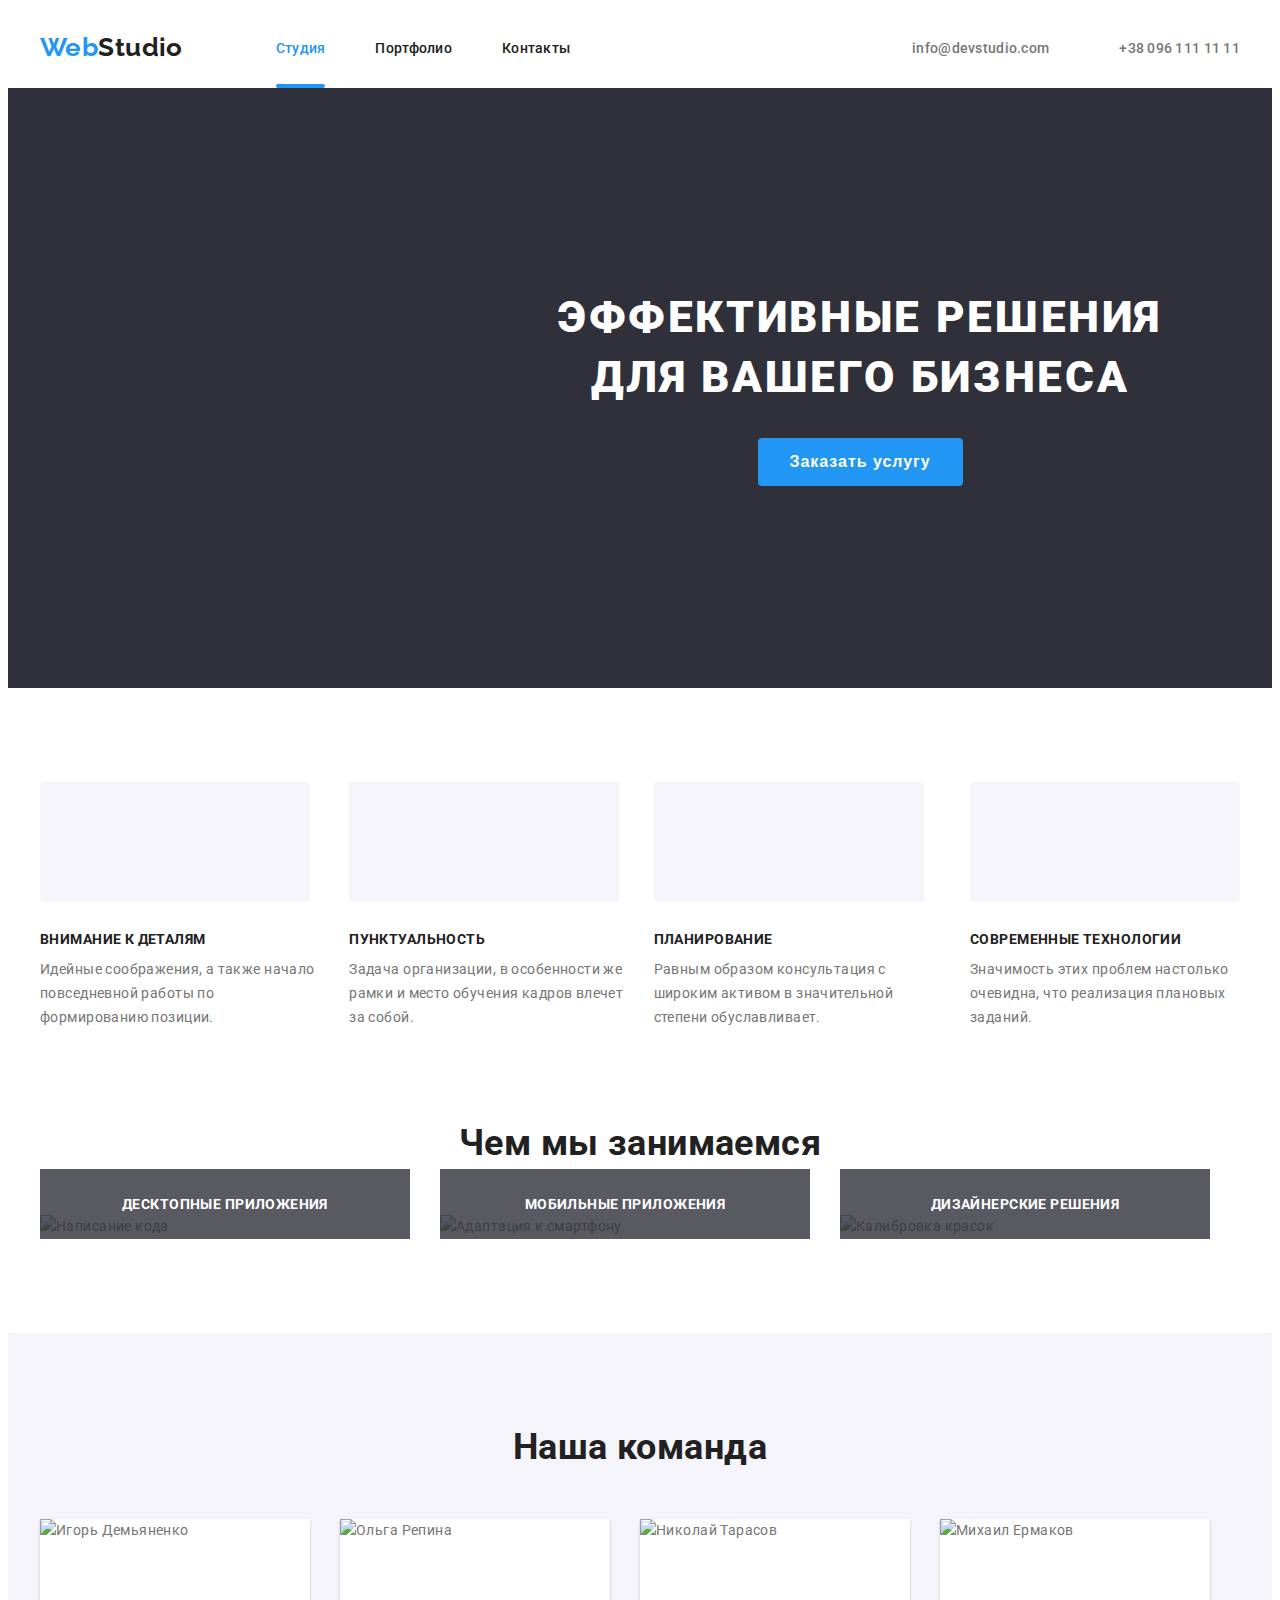
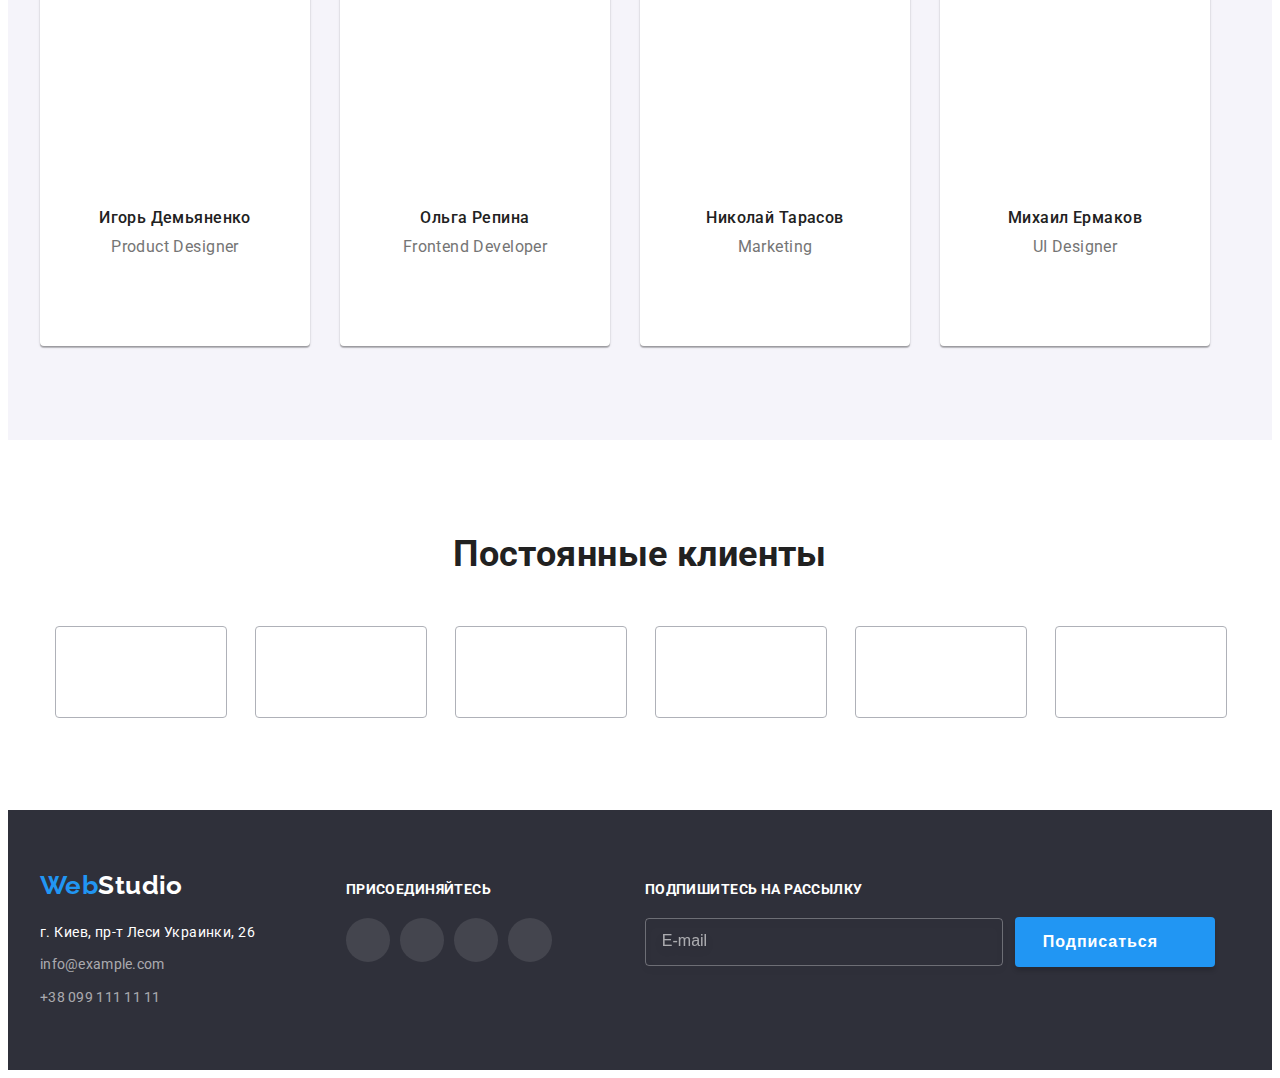
==== index.html @ 1b8ac89b "Разметка" ====
<!DOCTYPE html>
<html lang="ru">
<head>
    <meta charset="UTF-8">
    <meta name="viewport" content="width=device-width, initial-scale=1.0">
    <title>WebStudio</title>
    <link rel="stylesheet" href="https://cdnjs.cloudflare.com/ajax/libs/modern-normalize/1.0.0/modern-normalize.min.css" integrity="sha512-ISS7cAi1PEhQ8jnbJpJZMd29NlhNj4AWYyLOSp2CE/CsHxTCu+r+t0D2yoJudVrd0/8fTVPUVDzY5Tvli75u/g==" crossorigin="anonymous" />
    <link rel="preconnect" href="https://fonts.gstatic.com">
    <link href="https://fonts.googleapis.com/css2?family=Raleway:wght@700&family=Roboto:wght@400;500;700;900&display=swap" rel="stylesheet">
    <link rel="stylesheet" href="./css/main.min.css">
    
</head>
    <body>
        <header class="header-index">
            <!--Шапка страницы и навигация-->
        
            <div class="container main-nav">
                <nav class="main-nav">
                        <a href="./index.html" lang="en" class="logo">Web<span class="logo-up">Studio</span></a>

                        <ul class="site-nav">
                        <li class="item"><a href="./index.html" class="link current">Студия</a></li>
                        <li class="item"><a href="./portfolio.html" class="link ">Портфолио</a></li>
                        <li class="item"><a href="#" class="link">Контакты</a></li>
                        </ul>
                </nav>  
                    <ul class="site-contact">
                        
                        <li class="item">
                            <a href="mailto:info@devstudio.com" class="nav-info mail">
                            <svg class="icon-envelope" width="16" height="12">
                                <use href="./team-svg/sprite.svg#icon-envelope"></use>
                            </svg>
                        info@devstudio.com </a> </li>
                        <li class="item">
                            <a href="tel:+380961111111" class="nav-info tel"> 
                                <svg class="icon-smartphone" width="10" height="16">
                                    <use href="./team-svg/sprite.svg#icon-smartphone"></use>
                                </svg>
                                +38 096 111 11 11</a></li>
                    </ul>
            </div>
        </header>

  
        
        <main>
            <!--Основной контент Hero-->
            
            <section class="main-hero">
                <div class="container hero-section">
                    <div class="container-hero">
                        <h1 class="hero-title">
                            Эффективные решения для вашего бизнеса
                        </h1>
                        <button class="hero-button" type="button" data-modal-open>
                            Заказать услугу
                        </button>
                    </div>
                </div>
            </section>
            <!--Наши качества-->
            <section class="features">
                <div class="container">
                <ul class="features-list">
                    <li class="feature-item">
                        <div class="icon-division">
                            <svg width="65" height="70" class="icon-antenna">
                                <use href="./team-svg/sprite.svg#icon-antenna">
                                </use>
                            </svg>
                        </div>
                        <h3 class="section-title ">Внимание к деталям</h3>
                        <p class="text-title">Идейные соображения, а также начало повседневной работы по формированию позиции.</p>
                    </li>
                    <li class="feature-item icon-clock">
                        <div class="icon-division">
                            <svg width="65" height="70" class="icon-clock">
                                <use href="./team-svg/sprite.svg#icon-clock">
                                </use>
                            </svg>
                        </div>
                        <h3 class="section-title">Пунктуальность</h3>
                        <p class="text-title">Задача организации, в особенности же рамки и место обучения кадров влечет за собой.</p>
                    </li>
                    <li class="feature-item icon-diagram">
                        <div class="icon-division">
                            <svg width="65" height="70" class="icon-clock">
                                <use href="./team-svg/sprite.svg#icon-diagram">
                                </use>
                            </svg>
                        </div>
                        <h3 class="section-title">Планирование</h3>
                        <p class="text-title">Равным образом консультация с широким активом в значительной степени обуславливает.</p>
                    </li>
                    <li class="feature-item icon-astronaut">
                        <div class="icon-division">
                            <svg width="65" height="70" class="icon-clock">
                                <use href="./team-svg/sprite.svg#icon-astronaut">
                                </use>
                            </svg>
                        </div>
                        <h3 class="section-title">Современные технологии</h3>
                        <p class="text-title">Значимость этих проблем настолько очевидна, что реализация плановых заданий.</p>
                    </li>
                </ul>
                </div>
            </section>
            <!--Чем мы занимаемся-->
            <section class="we-doing">
                <div class="container">
                <h2 class="section-subject">Чем мы занимаемся</h2>
                <ul class="we-doing-list">
                    <li class="item">
                        <div class="description">
                            <img src="./images/work-1.jpg" alt="Написание кода">
                        
                            <div class="text-description">
                                <p class="images-text">Десктопные приложения</p>
                            </div> 
                        </div>       
                    </li>
                    <li class="item">
                        <div class="description">
                            <img src="./images/work-2.jpg" alt="Адаптация к смартфону">
                            <div class="text-description">
                                <p class="images-text">Мобильные приложения</p>
                            </div> 
                        </div>   
                    </li>
                    <li class="item">
                        <div class="description">
                            <img src="./images/work-3.jpg" alt="Калибровка красок">
                            <div class="text-description">
                                <p class="images-text">Дизайнерские решения</p>
                            </div> 
                        </div> 
                    </li>
                </ul>
                </div>
            </section>
            <!--Наша команда-->
            <section class="team">
                <div class="container">
                <h2 class="section-subject">Наша команда</h2>
                <ul class="team-list">
                    <li class="item">
                        <img src="./images/team-1.jpg" class="team-pfoto" width="270" height="260" alt="Игорь Демьяненко">
                        <div class="team-name">
                        <h3 class="section-name">Игорь Демьяненко</h3>
                        <p class="lead">Product Designer</p>
                        <ul class="list-network">
                            <li class="item-network">
                                <a href="#" class="link-network">
                                    <svg class="icon-network" width="20" height="20">
                                        <use href="./team-svg/sprite.svg#icon-instagram"></use>
                                    </svg>
                            </a>
                            </li>
                            <li class="item-network">
                                <a href="#" class="link-network">
                                    <svg class="icon-network" width="20" height="20">
                                        <use href="./team-svg/sprite.svg#icon-twitter"></use>
                                    </svg>
                                </a>
                            </li>
                            <li class="item-network">
                                <a href="#" class="link-network">
                                    <svg class="icon-network" width="20" height="20">
                                        <use href="./team-svg/sprite.svg#icon-facebook"></use>
                                    </svg>
                                </a>
                            </li>
                            <li class="item-network">
                                <a href="#" class="link-network">
                                    <svg class="icon-network" width="20" height="20">
                                        <use href="./team-svg/sprite.svg#icon-linkedin"></use>
                                    </svg>
                                </a>
                            </li>
                        </ul>
                        </div>
                    </li>
                    <li class="item">
                        <img src="./images/team-2.jpg" class="team-pfoto" width="270" height="260" alt="Ольга Репина">
                        <div class="team-name">
                        <h3 class="section-name">Ольга Репина</h3>
                        <p class="lead">Frontend Developer</p>
                        <ul class="list-network">
                            <li class="item-network">
                                <a href="#" class="link-network">
                                    <svg class="icon-network" width="20" height="20">
                                        <use href="./team-svg/sprite.svg#icon-instagram"></use>
                                    </svg>
                            </a>
                            </li>
                            <li class="item-network">
                                <a href="#" class="link-network">
                                    <svg class="icon-network" width="20" height="20">
                                        <use href="./team-svg/sprite.svg#icon-twitter"></use>
                                    </svg>
                                </a>
                            </li>
                            <li class="item-network">
                                <a href="#" class="link-network">
                                    <svg class="icon-network" width="20" height="20">
                                        <use href="./team-svg/sprite.svg#icon-facebook"></use>
                                    </svg>
                                </a>
                            </li>
                            <li class="item-network">
                                <a href="#" class="link-network">
                                    <svg class="icon-network" width="20" height="20">
                                        <use href="./team-svg/sprite.svg#icon-linkedin"></use>
                                    </svg>
                                </a>
                            </li>
                        </ul>
                        </div>
                    </li>
                    <li class="item">
                        <img src="./images/team-3.jpg" class="team-pfoto" width="270" height="260" alt="Николай Тарасов">
                        <div class="team-name">
                        <h3 class="section-name">Николай Тарасов</h3>
                        <p class="lead">Marketing</p>
                        <ul class="list-network">
                            <li class="item-network">
                                <a href="#" class="link-network">
                                    <svg class="icon-network" width="20" height="20">
                                        <use href="./team-svg/sprite.svg#icon-instagram"></use>
                                    </svg>
                            </a>
                            </li>
                            <li class="item-network">
                                <a href="#" class="link-network">
                                    <svg class="icon-network" width="20" height="20">
                                        <use href="./team-svg/sprite.svg#icon-twitter"></use>
                                    </svg>
                                </a>
                            </li>
                            <li class="item-network">
                                <a href="#" class="link-network">
                                    <svg class="icon-network" width="20" height="20">
                                        <use href="./team-svg/sprite.svg#icon-facebook"></use>
                                    </svg>
                                </a>
                            </li>
                            <li class="item-network">
                                <a href="#" class="link-network">
                                    <svg class="icon-network" width="20" height="20">
                                        <use href="./team-svg/sprite.svg#icon-linkedin"></use>
                                    </svg>
                                </a>
                            </li>
                        </ul>
                        </div>
                    </li>
                    <li class="item">
                        <img src="./images/team-4.jpg" class="team-pfoto" width="270" height="260" alt="Михаил Ермаков">
                        <div class="team-name">
                        <h3 class="section-name">Михаил Ермаков</h3>
                        <p class="lead">UI Designer</p>
                        <ul class="list-network">
                            <li class="item-network">
                                <a href="#" class="link-network">
                                    <svg class="icon-network" width="20" height="20">
                                        <use href="./team-svg/sprite.svg#icon-instagram"></use>
                                    </svg>
                            </a>
                            </li>
                            <li class="item-network">
                                <a href="#" class="link-network">
                                    <svg class="icon-network" width="20" height="20">
                                        <use href="./team-svg/sprite.svg#icon-twitter"></use>
                                    </svg>
                                </a>
                            </li>
                            <li class="item-network">
                                <a href="#" class="link-network">
                                    <svg class="icon-network" width="20" height="20">
                                        <use href="./team-svg/sprite.svg#icon-facebook"></use>
                                    </svg>
                                </a>
                            </li>
                            <li class="item-network">
                                <a href="#" class="link-network">
                                    <svg class="icon-network" width="20" height="20">
                                        <use href="./team-svg/sprite.svg#icon-linkedin"></use>
                                    </svg>
                                </a>
                            </li>
                        </ul>
                        </div>
                    </li>
                </ul>
                </div>
            </section>
            <!--Наши клиенты-->

            <section class="clients">
                <div class="container">
                    <h2 class="section-subject">Постоянные клиенты</h2>
                    <ul class="list-clients">
                        <li class="item-clients">
                            <a href="#" class="link-clients">
                                <svg width="44" height="50" class="icon-clients">
                                    <use href="./team-svg/sprite.svg#icon-logo-1">
                                    </use>
                                </svg>
                            </a>
                        </li>
                        <li class="item-clients">
                            <a href="#" class="link-clients">
                                <svg width="40" height="52" class="icon-clients">
                                    <use href="./team-svg/sprite.svg#icon-logo-2">
                                    </use>
                                </svg>
                            </a>
                        </li>
                        <li class="item-clients">
                            <a href="#" class="link-clients">
                                <svg width="41" height="43" class="icon-clients">
                                    <use href="./team-svg/sprite.svg#icon-logo-3">
                                    </use>
                                </svg>
                            </a>
                        </li>
                        <li class="item-clients">
                            <a href="#" class="link-clients">
                                <svg width="80" height="42" class="icon-clients">
                                    <use href="./team-svg/sprite.svg#icon-logo-4">
                                    </use>
                                </svg>
                            </a>
                        </li>
                        <li class="item-clients">
                            <a href="#" class="link-clients">
                                <svg width="59" height="47" class="icon-clients">
                                    <use href="./team-svg/sprite.svg#icon-logo-5">
                                    </use>
                                </svg>
                            </a>
                        </li>
                        <li class="item-clients">
                            <a href="#" class="link-clients">
                                <svg width="88" height="45" class="icon-clients">
                                    <use href="./team-svg/sprite.svg#icon-logo-6">
                                    </use>
                                </svg>
                            </a>
                        </li>
                    </ul>
                </div>
            </section>
        </main>
        <footer class="footer">
            <div class="container">
                <div class="footer-content">
                    <div class="studio-adress">
                        <a href="./index.html" class="logo ">Web<span class="logo-down">Studio</span></a>
                <address class="map">г. Киев, пр-т Леси Украинки, 26</address>
                <ul class="site-contact">
                    <li class="site-contact-item">
                        <a href="mailto:info@example.com" class="site-contact down">info@example.com</a>
                    </li>
                    <li class="site-contact-item">
                        <a href="tel:+380991111111" class="site-contact down">+38 099 111 11 11</a>
                    </li>
                </ul>
                    </div>
           
                    <div class="join">
                    <h3 class="join-title">присоединяйтесь</h3>
                    <ul class="list-join">
                        <li class="item-join">
                            <a href="#" class="link-join">
                                <svg class="icon-network" width="20" height="20">
                                    <use href="./team-svg/sprite.svg#icon-instagram"></use>
                                </svg>
                            </a>
                        </li>
                        <li class="item-join">
                            <a href="#" class="link-join">
                                <svg class="icon-network" width="20" height="20">
                                    <use href="./team-svg/sprite.svg#icon-twitter"></use>
                                </svg>
                            </a>
                        </li>
                        <li class="item-join">
                            <a href="#" class="link-join">
                                <svg class="icon-network" width="20" height="20">
                                    <use href="./team-svg/sprite.svg#icon-facebook"></use>
                                </svg>
                            </a>
                            
                        </li>
                        <li class="item-join">
                            <a href="#" class="link-join">
                                <svg class="icon-network" width="20" height="20">
                                    <use href="./team-svg/sprite.svg#icon-linkedin"></use>
                                </svg>
                            </a>
                        </li>
                    </ul>
                    </div>

                    <div class="subscribe">
                        <h3 class="subscribe-title">Подпишитесь на рассылку</h3>
                        <form class="subscribe-form">
                            <input type="email" name="email" placeholder="E-mail" class="subscribe-input">
                            <button type="submit" class="subscribe-button">Подписаться
                                <svg class="icon-subscribe" width="24" height="24">
                                    <use href="./team-svg/sprite.svg#icon-icon-send"></use>
                                </svg>
                            </button>
                        </form>

                    </div>
                </div>
            </div>
        </footer>
        <div class="backdrop is-hidden" data-modal>
            <div class="modal">
                <button type="button" class="modal-button" data-modal-close>
                   <svg width="11" height="11">
                       <use href="./team-svg/sprite.svg#icon-Vector">
                        </use>
                   </svg>
                </button>
                <div class="form-blank">
                    <h2 class="form-title">Оставьте свои данные, мы вам перезвоним</h2>
                    <form class="form-blank">
            
                      <label class="label-blank" for="name-input">Имя</label>
                      <div class="relative-input">
                        <input type="text" name="name" class="blank-input" id="name-input">
                        <svg width="12" height="12" class="icon-blank">
                          <use href="./team-svg/sprite.svg#icon-Vector-user">
                          </use>
                        </svg>
                      </div>
            
            
                      <label class="label-blank" for="tel-input">Телефон</label>
                      <div class="relative-input">
                        <input type="tel" name="tel" class="blank-input" id="tel-input">
                        <svg width="12" height="12" class="icon-blank">
                          <use href="./team-svg/sprite.svg#icon-Vector-tel"></use>
                        </svg>
                      </div>
            
                      <label class="label-blank" for="email-input">Почта</label>
                      <div class="relative-input">
                        <input type="email" name="email" class="blank-input" id="email-input">
                        <svg width="18" height="18" class="icon-blank">
                          <use href="./team-svg/sprite.svg#icon-email-black"></use>
                        </svg>
                      </div>
            
            
                      <label for="textarea" class="label-blank">Комментарий</label>
                      <textarea name="area" id="textarea" class="text-area" placeholder="Введите текст"></textarea>
                      <div class="policy-div">
                        <input type="checkbox" name="policy" class="checkbox-policy" id="policy-label">
                        <label class="policy-label" for="policy-label">
                          Соглашаюсь с рассылкой и принимаю
                          <a href="#" class="policy-link">Условия договора</a>
                        </label>
                      </div>
                      <button type="submit" class="button-blank">Отправить</button>
                    </form>
            
                </div>
            </div>
            
        </div>
        <script src="./js/modal.js">
    
        </script>
    </body>
</html>
---- css/main.min.css ----
:root{--primary-text-color:#757575;--title-text-color:#212121;--accent-color:#2196F3;--white-text-bg-color:#FFFFFF;--bg-footer-color:#2F303A;--bg-team-color:#F5F4FA;--footer-email-tel: rgba(255, 255, 255, 0.6);--time:250ms;--cubic-animation:cubic-bezier(0.4, 0, 0.2, 1);--bgc-overlay:rgba(33, 150, 243, 0.9)}body{color:var(--primary-text-color);background-color:var(--white-text-bg-color);font-family:Roboto, sans-serif;letter-spacing:0.03em;font-size:14px;line-height:1.7}ul{list-style:none;padding:0;margin:0}h1,h2,h3,h4,p{margin-top:0}img{height:auto;max-width:100%;display:block}a{display:block;text-decoration:none}.button{margin-left:auto;margin-right:auto}.container{width:1200px;padding-left:15px;padding-right:15px;margin-right:auto;margin-left:auto}.logo{margin-right:93px;color:var(--accent-color);font-family:Raleway,cursive;font-weight:700;font-size:26px;line-height:1.2;text-decoration:none}.logo-up{color:var(--title-text-color)}.logo-down{color:var(--white-text-bg-color)}.footer .logo{display:inline-block;margin-bottom:20px}.footer-logo:focus{color:var(--white-text-bg-color)}.footer .logo{margin-bottom:20px}.join-title{margin-bottom:20px;font-weight:700;color:white;font-size:14px;line-height:1.14;text-transform:uppercase}.list-join{display:flex;justify-content:center}.item-join{width:44px;height:44px}.item-join:not(:last-child){margin-right:10px}.link-join:hover,.link-join:focus{background-color:var(--accent-color)}.link-join{align-items:center;justify-content:center;background:rgba(255,255,255,0.1);display:flex;border-radius:50%;fill:white;width:100%;height:100%;transition:background-color 250ms var(--cubic-animation)}.subscribe{margin-left:93px}.subscribe-title{margin-bottom:20px;font-weight:700;color:white;font-size:14px;line-height:16px;letter-spacing:0.03em;text-transform:uppercase}.subscribe-form{display:flex;align-items:center}.subscribe-input{display:inline-block;width:358px;padding:15px 0 15px 16px;background-color:transparent;line-height:1.25;color:rgba(255,255,255,0.6);border:1px solid rgba(255,255,255,0.3);box-sizing:border-box;filter:drop-shadow(0px 4px 4px rgba(0,0,0,0.15));border-radius:4px;margin-right:12px}.subscribe-input::placeholder{color:rgba(255,255,255,0.6);font-size:16px;line-height:1.25}.subscribe-button{display:inline-flex;align-items:center;color:var(--white-text-bg-color);font-weight:700;font-size:16px;line-height:1.87;background:var(--accent-color);min-width:200px;padding:10px 0 10px 28px;align-items:center;text-align:center;letter-spacing:0.06em;box-shadow:0px 4px 4px rgba(0,0,0,0.15);border-radius:4px;border:0;cursor:pointer}.icon-subscribe{margin-left:10px}.backdrop{position:fixed;top:0;left:0;width:100%;height:100%;background:rgba(0,0,0,0.2);transition:all 250ms var(--cubic-animation)}.backdrop.is-hidden{opacity:0;pointer-events:none}.button-blank{display:block;min-width:200px;padding:10px 55px;margin-left:auto;margin-right:auto;background:var(--accent-color);box-shadow:0px 4px 4px rgba(0,0,0,0.15);border-radius:4px;border:0;font-weight:700;font-size:16px;line-height:1.875;color:#ffffff;cursor:pointer}.button{border:none;padding:6px 22px;border-radius:4px;font-family:inherit;font-weight:500;font-size:16px;line-height:1.6;letter-spacing:inherit;color:var(--title-text-color);background-color:var(--bg-team-color);cursor:pointer;transition:background-color 250ms var(--cubic-animation),color 250ms var(--cubic-animation),box-shadow 250ms var(--cubic-animation)}.button:hover,.button:focus{color:var(--white-text-bg-color);background-color:var(--accent-color);box-shadow:0px 3px 1px rgba(0,0,0,0.1),0px 1px 2px rgba(0,0,0,0.08),0px 2px 2px rgba(0,0,0,0.12);border-radius:4px}.header-portfolio{border-bottom:1px solid #ECECEC}.header-index{border-bottom:0}.main-nav{display:flex;align-items:center;text-align:left;justify-content:space-between}.site-nav,header .site-contact{display:flex}.site-nav .item+.item,.site-contact .item+.item{margin-left:50px}.nav-info{display:flex;align-items:center}.site-nav .link,.site-contact a{transition:color 250ms var(--cubic-animation);line-height:16px;padding-top:32px;padding-bottom:32px;color:var(--title-text-color);font-weight:500;letter-spacing:0.02em;text-decoration:none}.site-nav :hover,.site-nav :focus{color:var(--accent-color)}.site-nav .link.current{color:var(--accent-color)}.current::after{left:0;bottom:0;content:"";display:block;width:100%;height:4px;background-color:var(--accent-color);position:absolute;border-radius:2px}.current{position:relative}.icon-envelope{fill:currentColor;margin-right:10px;display:inline-block}.icon-smartphone{fill:currentColor;margin-right:10px;display:inline-block}.site-contact a{color:var(--primary-text-color)}.site-contact :hover,.site-contact :focus{color:var(--accent-color)}.main-hero{background-size:cover;background-position:center;background-image:linear-gradient(to right, rgba(47,48,58,0.4), rgba(47,48,58,0.4)),url(../hero-img/hero-img.jpg);max-width:1600px;height:600px;margin-left:auto;margin-right:auto;background-color:var(--bg-footer-color);text-align:center}.container.hero-section{padding:200px 252px;text-align:center}.container-hero{width:696px;margin-left:auto;margin-right:auto}.hero-title{max-width:700px;margin-bottom:30px;color:var(--white-text-bg-color);font-weight:900;font-size:44px;line-height:1.36;letter-spacing:0.06em;text-transform:uppercase}.hero-button{border:1 solid var(--accent-color);border-radius:4px;padding:10px 32px;min-width:200px;text-align:center;color:var(--white-text-bg-color);background-color:var(--accent-color);font-weight:700;font-size:16px;line-height:1.8;letter-spacing:0.06em;cursor:pointer}.features{padding-top:94px;padding-bottom:94px}.features-list{display:flex}.icon-division{border-radius:4px;margin-bottom:30px;background-color:#F5F4FA;justify-content:center;align-items:center;display:flex;width:270px;height:120px}.features-list .feature-item+.feature-item{margin-left:30px}.feature-item{min-width:270px}.we-doing{padding-bottom:94px}.we-doing-list{display:flex}.we-doing .item+.item{margin-left:30px}.we-doing-list .item{width:370px}.section-title{margin-bottom:10px;color:var(--title-text-color);font-weight:700;font-size:14px;line-height:1.14;text-transform:uppercase}.section-subject{margin-bottom:50px;color:var(--title-text-color);font-weight:700;font-size:36px;line-height:1.16;text-align:center}.images-text{margin-bottom:0;color:var(--white-text-bg-color);line-height:16px;text-align:center;font-weight:700;text-transform:uppercase}.description{position:relative}.text-description{background:rgba(47,48,58,0.8);padding:27px 0;width:100%;position:absolute;bottom:0;text-align:center}.team{background-color:var(--bg-team-color);padding-top:94px;padding-bottom:94px}.team-list{display:flex}.team-list>.item{box-shadow:0px 1px 3px rgba(0,0,0,0.12),0px 1px 1px rgba(0,0,0,0.14),0px 2px 1px rgba(0,0,0,0.2);border-radius:0px 0px 4px 4px;background-color:#FFFFFF;width:270px}.team-list .item+.item{margin-left:30px}.section-name{color:var(--title-text-color);font-weight:500;font-size:16px;line-height:1.18;margin-bottom:10px}.lead{font-weight:400;font-size:16px;line-height:1.18}.text-title{margin-bottom:0}.team-name{padding-top:30px;padding-bottom:30px;text-align:center}.list-network{display:flex;justify-content:center}.item-network{width:44px;height:44px;border-radius:50%}.item-network:not(:last-child){margin-right:10px}.link-network{width:100%;height:100%;border-radius:50%;display:flex;align-items:center;justify-content:center;fill:#afb1b8;transition:background-color 250ms var(--cubic-animation),fill 250ms var(--cubic-animation)}.link-network:hover,.link-network:focus{background-color:var(--accent-color);fill:#ffffff}.list-clients{display:flex;justify-content:center}.section-subject{margin-bottom:50px}.item-clients{width:170px;height:90px}.item-clients:not(:last-child){margin-right:30px}.link-clients{border:1px solid #AFB1B8;border-radius:4px;align-items:center;justify-content:center;display:flex;width:100%;height:100%;fill:#AFB1B8;transition:border-color 250ms var(--cubic-animation),fill 250ms var(--cubic-animation)}.link-clients:hover,.link-clients:focus{fill:var(--accent-color);border-color:var(--accent-color)}.clients .container{padding:94px 0px}.footer-content{display:flex;align-items:baseline}.studio-adress{margin-right:70px}.footer{background-color:var(--bg-footer-color);padding-bottom:60px;padding-top:60px}.map{margin-bottom:8px;color:var(--white-text-bg-color);font-weight:400;font-style:normal}.site-contact-item:hover .site-contact,.site-contact.down:focus{color:var(--accent-color)}.site-contact .down{color:rgba(255,255,255,0.6);font-weight:400;padding:0;display:inline-block}.site-contact .site-contact-item+.site-contact-item{margin-top:9px}.modal-button{display:block;width:30px;height:30px;background:#FFFFFF;border:1px solid rgba(0,0,0,0.1);border-radius:50%;margin-left:auto;outline:none;cursor:pointer}.modal{position:absolute;min-width:528px;min-height:581px;left:50%;top:50%;transform:translate(-50%, -50%);background:#ffffff;padding:8px;box-shadow:0px 1px 3px rgba(0,0,0,0.12),0px 1px 1px rgba(0,0,0,0.14),0px 2px 1px rgba(0,0,0,0.2);border-radius:4px}.form-blank{display:flex;flex-direction:column;width:448px;margin-left:auto;margin-right:auto}.form-title{font-weight:700;font-size:20px;line-height:1.15;color:var(--title-text-color);margin-bottom:12px}.label-blank{font-size:12px;line-height:1.16;letter-spacing:0.01em}.blank-input{display:block;width:100%;font-size:12px;line-height:1.16;letter-spacing:0.01em;padding:14px 0 14px 42px;border:1px solid rgba(33,33,33,0.2);box-sizing:border-box;border-radius:4px;outline:none;cursor:pointer;transition:border-color 250ms var(--cubic-animation)}.relative-input{position:relative;width:100%;margin-bottom:10px;margin-top:4px}.icon-blank{position:absolute;display:block;top:50%;left:12px;transform:translateY(-50%);fill:#212121}.text-area{display:block;width:100%;height:120px;padding:12px 16px;margin-bottom:20px;margin-top:4px;font-size:12px;outline:none;border:1px solid rgba(33,33,33,0.2);box-sizing:border-box;border-radius:4px;resize:none;cursor:pointer}.text-area::placeholder{font-size:12px;line-height:1.16;letter-spacing:0.01em;color:rgba(117,117,117,0.5)}.policy-div{display:flex;align-items:center;margin-bottom:30px}.checkbox-policy{position:absolute;width:1px;height:1px;margin:-1px;border:0;padding:0;white-space:nowrap;clip-path:inset(100%);clip:rect(0 0 0 0);overflow:hidden}.policy-label{position:relative;display:flex;align-items:center;font-size:14px;line-height:1.71;letter-spacing:0.03em}.policy-link{display:inline-block;margin-left:2px;font-size:14px;line-height:1.71;color:var(--accent-color);text-decoration-line:underline}.policy-label::before{content:"";display:inline-block;margin-right:7px;width:16px;height:15px;border:2px solid var(--title-text-color);border-radius:2px}.policy-label::after{position:absolute;top:50%;left:0;transform:translateY(-50%);content:"";display:inline-block;margin-right:7px;width:16px;height:15px;background-image:url(../images/icon-check.svg);background-color:var(--accent-color);background-size:contain;background-origin:border-box;background-position:center;border:2px solid var(--accent-color);border-radius:2px;opacity:0;transition:opacity 250ms var(--cubic-animation),background-image 250ms var(--cubic-animation),background-color 250ms var(--cubic-animation)}.blank-input:hover,.blank-input:focus,.text-area:hover,.text-area:focus{border-color:var(--accent-color)}.blank-input:hover+.icon-blank,.blank-input:focus+.icon-blank{fill:var(--accent-color)}.policy-div .checkbox-policy:checked+.policy-label::after{opacity:1;outline:2px solid #ffffff}.policy-div .checkbox-policy:focus+.policy-label::before{outline:1px solid rgba(33,33,33,0.5);border-radius:2px}.checkbox-policy:checked:focus+.policy-label::after{opacity:1;outline:2px solid #ffffff}.section-up{padding-top:94px;padding-bottom:94px}.work-filter{margin-bottom:50px;display:flex;justify-content:center}.work-filter .item+.item{margin-left:8px}.work-list{display:flex;flex-wrap:wrap}.work-elements{border:1px solid #EEEEEE;width:370px;margin-right:30px;margin-bottom:30px;transition:box-shadow 250ms var(--cubic-animation)}.work-elements:nth-child(3n){margin-right:0}.work-elements:nth-last-child(-n+3){margin-bottom:0}.work-elements:hover{box-shadow:0px 1px 1px rgba(0,0,0,0.12),0px 4px 4px rgba(0,0,0,0.06),1px 4px 6px rgba(0,0,0,0.16)}.work-link:focus{box-shadow:0px 1px 1px rgba(0,0,0,0.12),0px 4px 4px rgba(0,0,0,0.06),1px 4px 6px rgba(0,0,0,0.16)}.work-title{margin-bottom:4px;font-weight:700;font-size:18px;line-height:2.0;letter-spacing:0.06em;color:var(--title-text-color)}.work-text{margin:0;font-weight:400;font-size:16px;line-height:1.9}.work-link{width:100%;height:100%;text-decoration:none;color:var(--primary-text-color)}.work-title-text{padding:20px 24px}.overlay-text{font-size:18px;line-height:28px;color:#FFFFFF}.card-overlay{position:absolute;transition:transform var(--time) var(--cubic-animation);transform:translateY(100%);z-index:-1;top:0;left:0;width:100%;height:100%;padding:63px 24px;background:var(--bgc-overlay)}.portfolio-img{position:relative;overflow:hidden}.work-elements:hover .card-overlay,.work-link:focus .card-overlay{transform:translateY(0);z-index:1}
/*# sourceMappingURL=main.min.css.map */
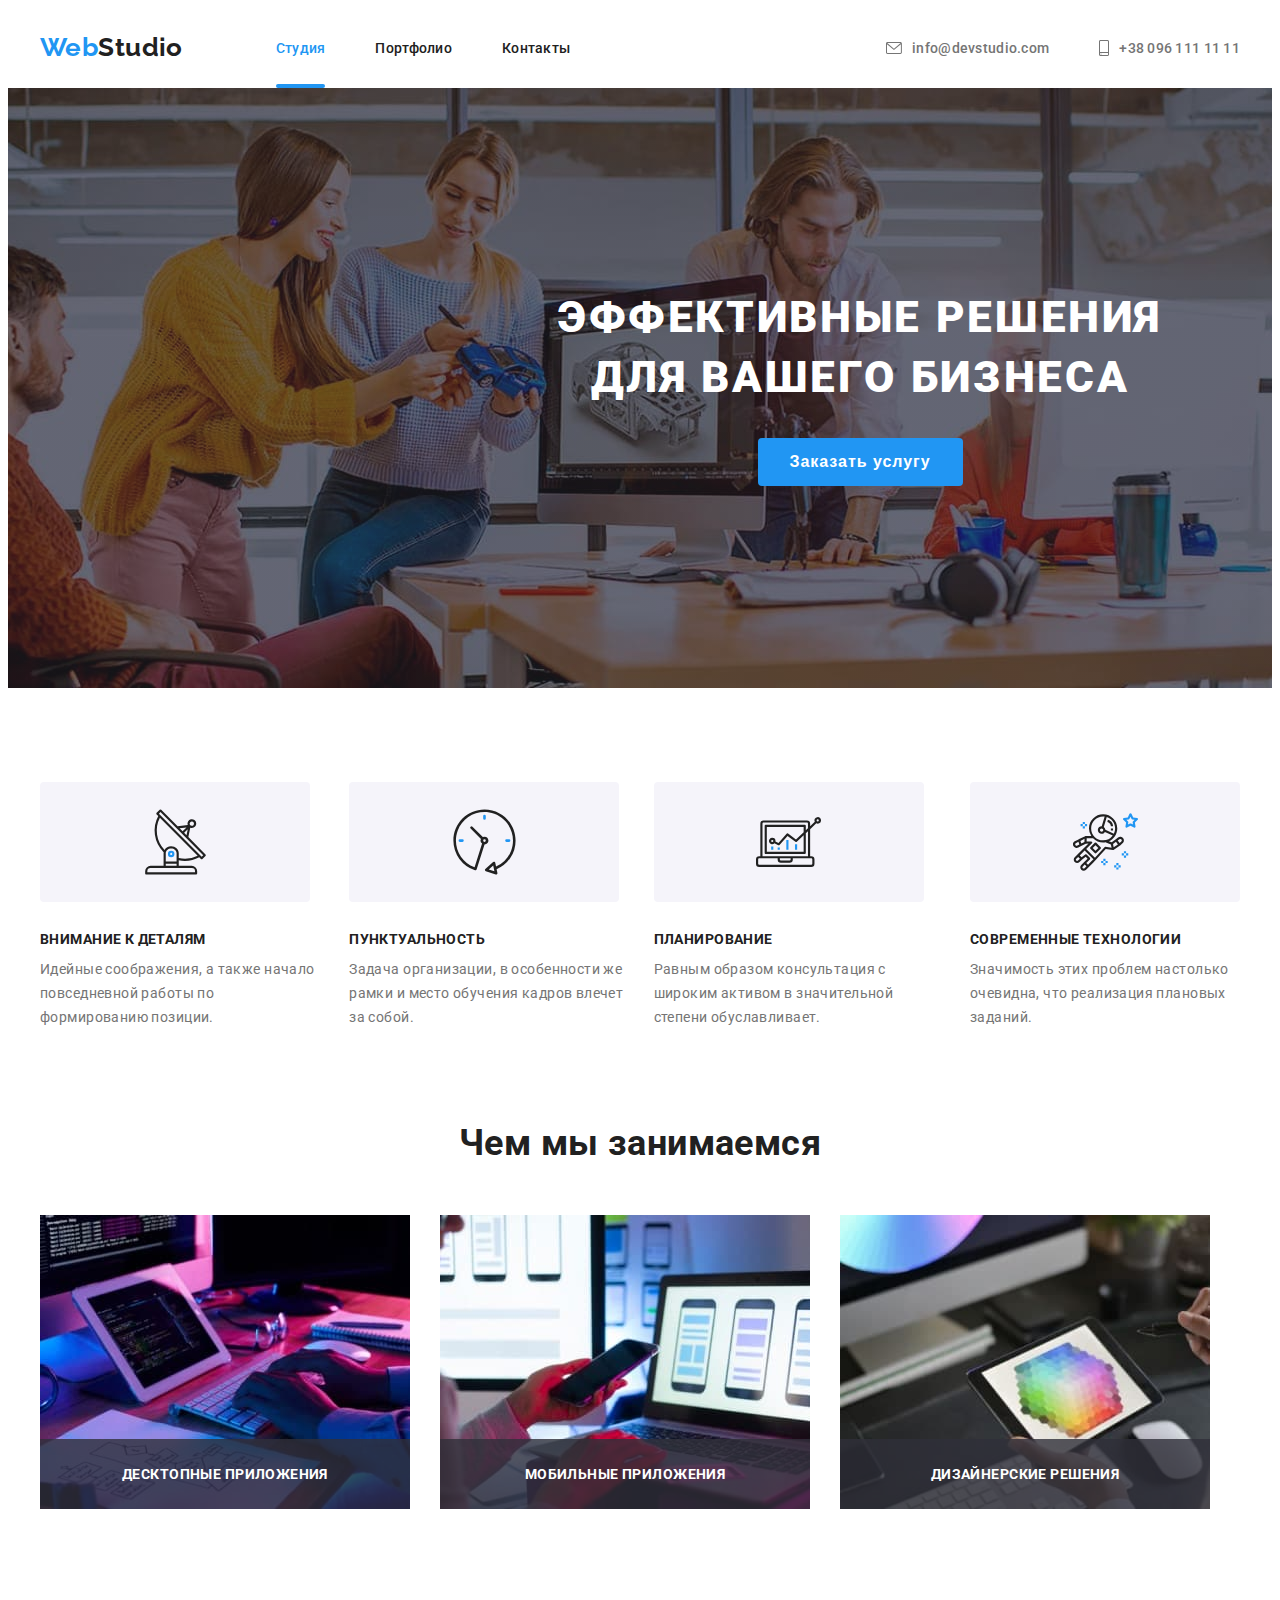
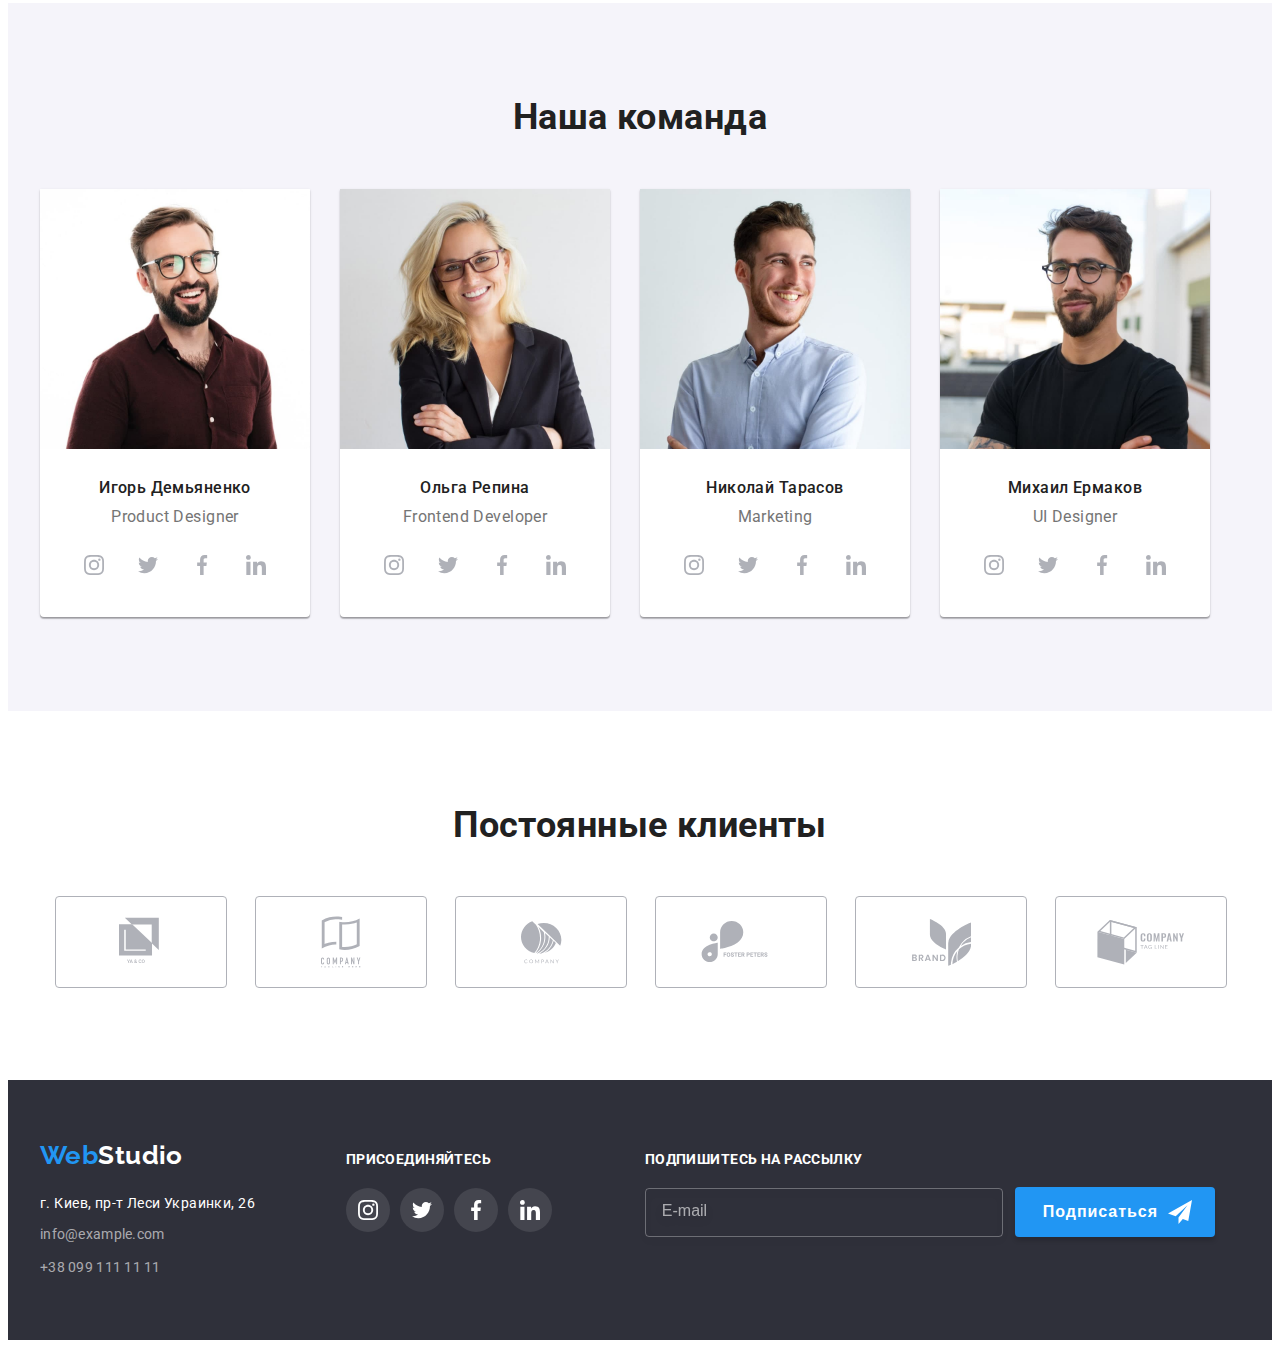
==== commit e92ae401: "Исправлены ошибки" ====
--- a/index.html
+++ b/index.html
@@ -29,13 +29,13 @@
                         <li class="item">
                             <a href="mailto:info@devstudio.com" class="nav-info mail">
                             <svg class="icon-envelope" width="16" height="12">
-                                <use href="./team-svg/sprite.svg#icon-envelope"></use>
+                                <use href="./images/team-svg/sprite.svg#icon-envelope"></use>
                             </svg>
                         info@devstudio.com </a> </li>
                         <li class="item">
                             <a href="tel:+380961111111" class="nav-info tel"> 
                                 <svg class="icon-smartphone" width="10" height="16">
-                                    <use href="./team-svg/sprite.svg#icon-smartphone"></use>
+                                    <use href="./images/team-svg/sprite.svg#icon-smartphone"></use>
                                 </svg>
                                 +38 096 111 11 11</a></li>
                     </ul>
@@ -66,7 +66,7 @@
                     <li class="feature-item">
                         <div class="icon-division">
                             <svg width="65" height="70" class="icon-antenna">
-                                <use href="./team-svg/sprite.svg#icon-antenna">
+                                <use href="./images/team-svg/sprite.svg#icon-antenna">
                                 </use>
                             </svg>
                         </div>
@@ -76,7 +76,7 @@
                     <li class="feature-item icon-clock">
                         <div class="icon-division">
                             <svg width="65" height="70" class="icon-clock">
-                                <use href="./team-svg/sprite.svg#icon-clock">
+                                <use href="./images/team-svg/sprite.svg#icon-clock">
                                 </use>
                             </svg>
                         </div>
@@ -86,7 +86,7 @@
                     <li class="feature-item icon-diagram">
                         <div class="icon-division">
                             <svg width="65" height="70" class="icon-clock">
-                                <use href="./team-svg/sprite.svg#icon-diagram">
+                                <use href="./images/team-svg/sprite.svg#icon-diagram">
                                 </use>
                             </svg>
                         </div>
@@ -96,7 +96,7 @@
                     <li class="feature-item icon-astronaut">
                         <div class="icon-division">
                             <svg width="65" height="70" class="icon-clock">
-                                <use href="./team-svg/sprite.svg#icon-astronaut">
+                                <use href="./images/team-svg/sprite.svg#icon-astronaut">
                                 </use>
                             </svg>
                         </div>
@@ -113,7 +113,7 @@
                 <ul class="we-doing-list">
                     <li class="item">
                         <div class="description">
-                            <img src="./images/work-1.jpg" alt="Написание кода">
+                            <img src="./images/we-doing/work-1.jpg" alt="Написание кода">
                         
                             <div class="text-description">
                                 <p class="images-text">Десктопные приложения</p>
@@ -122,7 +122,7 @@
                     </li>
                     <li class="item">
                         <div class="description">
-                            <img src="./images/work-2.jpg" alt="Адаптация к смартфону">
+                            <img src="./images/we-doing/work-2.jpg" alt="Адаптация к смартфону">
                             <div class="text-description">
                                 <p class="images-text">Мобильные приложения</p>
                             </div> 
@@ -130,7 +130,7 @@
                     </li>
                     <li class="item">
                         <div class="description">
-                            <img src="./images/work-3.jpg" alt="Калибровка красок">
+                            <img src="./images/we-doing/work-3.jpg" alt="Калибровка красок">
                             <div class="text-description">
                                 <p class="images-text">Дизайнерские решения</p>
                             </div> 
@@ -145,7 +145,7 @@
                 <h2 class="section-subject">Наша команда</h2>
                 <ul class="team-list">
                     <li class="item">
-                        <img src="./images/team-1.jpg" class="team-pfoto" width="270" height="260" alt="Игорь Демьяненко">
+                        <img src="./images/piople/team-1.jpg" class="team-pfoto" width="270" height="260" alt="Игорь Демьяненко">
                         <div class="team-name">
                         <h3 class="section-name">Игорь Демьяненко</h3>
                         <p class="lead">Product Designer</p>
@@ -153,28 +153,28 @@
                             <li class="item-network">
                                 <a href="#" class="link-network">
                                     <svg class="icon-network" width="20" height="20">
-                                        <use href="./team-svg/sprite.svg#icon-instagram"></use>
-                                    </svg>
-                            </a>
-                            </li>
-                            <li class="item-network">
-                                <a href="#" class="link-network">
-                                    <svg class="icon-network" width="20" height="20">
-                                        <use href="./team-svg/sprite.svg#icon-twitter"></use>
-                                    </svg>
-                                </a>
-                            </li>
-                            <li class="item-network">
-                                <a href="#" class="link-network">
-                                    <svg class="icon-network" width="20" height="20">
-                                        <use href="./team-svg/sprite.svg#icon-facebook"></use>
-                                    </svg>
-                                </a>
-                            </li>
-                            <li class="item-network">
-                                <a href="#" class="link-network">
-                                    <svg class="icon-network" width="20" height="20">
-                                        <use href="./team-svg/sprite.svg#icon-linkedin"></use>
+                                        <use href="./images/team-svg/sprite.svg#icon-instagram"></use>
+                                    </svg>
+                            </a>
+                            </li>
+                            <li class="item-network">
+                                <a href="#" class="link-network">
+                                    <svg class="icon-network" width="20" height="20">
+                                        <use href="./images/team-svg/sprite.svg#icon-twitter"></use>
+                                    </svg>
+                                </a>
+                            </li>
+                            <li class="item-network">
+                                <a href="#" class="link-network">
+                                    <svg class="icon-network" width="20" height="20">
+                                        <use href="./images/team-svg/sprite.svg#icon-facebook"></use>
+                                    </svg>
+                                </a>
+                            </li>
+                            <li class="item-network">
+                                <a href="#" class="link-network">
+                                    <svg class="icon-network" width="20" height="20">
+                                        <use href="./images/team-svg/sprite.svg#icon-linkedin"></use>
                                     </svg>
                                 </a>
                             </li>
@@ -182,7 +182,7 @@
                         </div>
                     </li>
                     <li class="item">
-                        <img src="./images/team-2.jpg" class="team-pfoto" width="270" height="260" alt="Ольга Репина">
+                        <img src="./images/piople/team-2.jpg" class="team-pfoto" width="270" height="260" alt="Ольга Репина">
                         <div class="team-name">
                         <h3 class="section-name">Ольга Репина</h3>
                         <p class="lead">Frontend Developer</p>
@@ -190,28 +190,28 @@
                             <li class="item-network">
                                 <a href="#" class="link-network">
                                     <svg class="icon-network" width="20" height="20">
-                                        <use href="./team-svg/sprite.svg#icon-instagram"></use>
-                                    </svg>
-                            </a>
-                            </li>
-                            <li class="item-network">
-                                <a href="#" class="link-network">
-                                    <svg class="icon-network" width="20" height="20">
-                                        <use href="./team-svg/sprite.svg#icon-twitter"></use>
-                                    </svg>
-                                </a>
-                            </li>
-                            <li class="item-network">
-                                <a href="#" class="link-network">
-                                    <svg class="icon-network" width="20" height="20">
-                                        <use href="./team-svg/sprite.svg#icon-facebook"></use>
-                                    </svg>
-                                </a>
-                            </li>
-                            <li class="item-network">
-                                <a href="#" class="link-network">
-                                    <svg class="icon-network" width="20" height="20">
-                                        <use href="./team-svg/sprite.svg#icon-linkedin"></use>
+                                        <use href="./images/team-svg/sprite.svg#icon-instagram"></use>
+                                    </svg>
+                            </a>
+                            </li>
+                            <li class="item-network">
+                                <a href="#" class="link-network">
+                                    <svg class="icon-network" width="20" height="20">
+                                        <use href="./images/team-svg/sprite.svg#icon-twitter"></use>
+                                    </svg>
+                                </a>
+                            </li>
+                            <li class="item-network">
+                                <a href="#" class="link-network">
+                                    <svg class="icon-network" width="20" height="20">
+                                        <use href="./images/team-svg/sprite.svg#icon-facebook"></use>
+                                    </svg>
+                                </a>
+                            </li>
+                            <li class="item-network">
+                                <a href="#" class="link-network">
+                                    <svg class="icon-network" width="20" height="20">
+                                        <use href="./images/team-svg/sprite.svg#icon-linkedin"></use>
                                     </svg>
                                 </a>
                             </li>
@@ -219,7 +219,7 @@
                         </div>
                     </li>
                     <li class="item">
-                        <img src="./images/team-3.jpg" class="team-pfoto" width="270" height="260" alt="Николай Тарасов">
+                        <img src="./images/piople/team-3.jpg" class="team-pfoto" width="270" height="260" alt="Николай Тарасов">
                         <div class="team-name">
                         <h3 class="section-name">Николай Тарасов</h3>
                         <p class="lead">Marketing</p>
@@ -227,28 +227,28 @@
                             <li class="item-network">
                                 <a href="#" class="link-network">
                                     <svg class="icon-network" width="20" height="20">
-                                        <use href="./team-svg/sprite.svg#icon-instagram"></use>
-                                    </svg>
-                            </a>
-                            </li>
-                            <li class="item-network">
-                                <a href="#" class="link-network">
-                                    <svg class="icon-network" width="20" height="20">
-                                        <use href="./team-svg/sprite.svg#icon-twitter"></use>
-                                    </svg>
-                                </a>
-                            </li>
-                            <li class="item-network">
-                                <a href="#" class="link-network">
-                                    <svg class="icon-network" width="20" height="20">
-                                        <use href="./team-svg/sprite.svg#icon-facebook"></use>
-                                    </svg>
-                                </a>
-                            </li>
-                            <li class="item-network">
-                                <a href="#" class="link-network">
-                                    <svg class="icon-network" width="20" height="20">
-                                        <use href="./team-svg/sprite.svg#icon-linkedin"></use>
+                                        <use href="./images/team-svg/sprite.svg#icon-instagram"></use>
+                                    </svg>
+                            </a>
+                            </li>
+                            <li class="item-network">
+                                <a href="#" class="link-network">
+                                    <svg class="icon-network" width="20" height="20">
+                                        <use href="./images/team-svg/sprite.svg#icon-twitter"></use>
+                                    </svg>
+                                </a>
+                            </li>
+                            <li class="item-network">
+                                <a href="#" class="link-network">
+                                    <svg class="icon-network" width="20" height="20">
+                                        <use href="./images/team-svg/sprite.svg#icon-facebook"></use>
+                                    </svg>
+                                </a>
+                            </li>
+                            <li class="item-network">
+                                <a href="#" class="link-network">
+                                    <svg class="icon-network" width="20" height="20">
+                                        <use href="./images/team-svg/sprite.svg#icon-linkedin"></use>
                                     </svg>
                                 </a>
                             </li>
@@ -256,7 +256,7 @@
                         </div>
                     </li>
                     <li class="item">
-                        <img src="./images/team-4.jpg" class="team-pfoto" width="270" height="260" alt="Михаил Ермаков">
+                        <img src="./images/piople/team-4.jpg" class="team-pfoto" width="270" height="260" alt="Михаил Ермаков">
                         <div class="team-name">
                         <h3 class="section-name">Михаил Ермаков</h3>
                         <p class="lead">UI Designer</p>
@@ -264,28 +264,28 @@
                             <li class="item-network">
                                 <a href="#" class="link-network">
                                     <svg class="icon-network" width="20" height="20">
-                                        <use href="./team-svg/sprite.svg#icon-instagram"></use>
-                                    </svg>
-                            </a>
-                            </li>
-                            <li class="item-network">
-                                <a href="#" class="link-network">
-                                    <svg class="icon-network" width="20" height="20">
-                                        <use href="./team-svg/sprite.svg#icon-twitter"></use>
-                                    </svg>
-                                </a>
-                            </li>
-                            <li class="item-network">
-                                <a href="#" class="link-network">
-                                    <svg class="icon-network" width="20" height="20">
-                                        <use href="./team-svg/sprite.svg#icon-facebook"></use>
-                                    </svg>
-                                </a>
-                            </li>
-                            <li class="item-network">
-                                <a href="#" class="link-network">
-                                    <svg class="icon-network" width="20" height="20">
-                                        <use href="./team-svg/sprite.svg#icon-linkedin"></use>
+                                        <use href="./images/team-svg/sprite.svg#icon-instagram"></use>
+                                    </svg>
+                            </a>
+                            </li>
+                            <li class="item-network">
+                                <a href="#" class="link-network">
+                                    <svg class="icon-network" width="20" height="20">
+                                        <use href="./images/team-svg/sprite.svg#icon-twitter"></use>
+                                    </svg>
+                                </a>
+                            </li>
+                            <li class="item-network">
+                                <a href="#" class="link-network">
+                                    <svg class="icon-network" width="20" height="20">
+                                        <use href="./images/team-svg/sprite.svg#icon-facebook"></use>
+                                    </svg>
+                                </a>
+                            </li>
+                            <li class="item-network">
+                                <a href="#" class="link-network">
+                                    <svg class="icon-network" width="20" height="20">
+                                        <use href="./images/team-svg/sprite.svg#icon-linkedin"></use>
                                     </svg>
                                 </a>
                             </li>
@@ -304,7 +304,7 @@
                         <li class="item-clients">
                             <a href="#" class="link-clients">
                                 <svg width="44" height="50" class="icon-clients">
-                                    <use href="./team-svg/sprite.svg#icon-logo-1">
+                                    <use href="./images/team-svg/sprite.svg#icon-logo-1">
                                     </use>
                                 </svg>
                             </a>
@@ -312,7 +312,7 @@
                         <li class="item-clients">
                             <a href="#" class="link-clients">
                                 <svg width="40" height="52" class="icon-clients">
-                                    <use href="./team-svg/sprite.svg#icon-logo-2">
+                                    <use href="./images/team-svg/sprite.svg#icon-logo-2">
                                     </use>
                                 </svg>
                             </a>
@@ -320,7 +320,7 @@
                         <li class="item-clients">
                             <a href="#" class="link-clients">
                                 <svg width="41" height="43" class="icon-clients">
-                                    <use href="./team-svg/sprite.svg#icon-logo-3">
+                                    <use href="./images/team-svg/sprite.svg#icon-logo-3">
                                     </use>
                                 </svg>
                             </a>
@@ -328,7 +328,7 @@
                         <li class="item-clients">
                             <a href="#" class="link-clients">
                                 <svg width="80" height="42" class="icon-clients">
-                                    <use href="./team-svg/sprite.svg#icon-logo-4">
+                                    <use href="./images/team-svg/sprite.svg#icon-logo-4">
                                     </use>
                                 </svg>
                             </a>
@@ -336,7 +336,7 @@
                         <li class="item-clients">
                             <a href="#" class="link-clients">
                                 <svg width="59" height="47" class="icon-clients">
-                                    <use href="./team-svg/sprite.svg#icon-logo-5">
+                                    <use href="./images/team-svg/sprite.svg#icon-logo-5">
                                     </use>
                                 </svg>
                             </a>
@@ -344,7 +344,7 @@
                         <li class="item-clients">
                             <a href="#" class="link-clients">
                                 <svg width="88" height="45" class="icon-clients">
-                                    <use href="./team-svg/sprite.svg#icon-logo-6">
+                                    <use href="./images/team-svg/sprite.svg#icon-logo-6">
                                     </use>
                                 </svg>
                             </a>
@@ -375,21 +375,21 @@
                         <li class="item-join">
                             <a href="#" class="link-join">
                                 <svg class="icon-network" width="20" height="20">
-                                    <use href="./team-svg/sprite.svg#icon-instagram"></use>
+                                    <use href="./images/team-svg/sprite.svg#icon-instagram"></use>
                                 </svg>
                             </a>
                         </li>
                         <li class="item-join">
                             <a href="#" class="link-join">
                                 <svg class="icon-network" width="20" height="20">
-                                    <use href="./team-svg/sprite.svg#icon-twitter"></use>
+                                    <use href="./images/team-svg/sprite.svg#icon-twitter"></use>
                                 </svg>
                             </a>
                         </li>
                         <li class="item-join">
                             <a href="#" class="link-join">
                                 <svg class="icon-network" width="20" height="20">
-                                    <use href="./team-svg/sprite.svg#icon-facebook"></use>
+                                    <use href="./images/team-svg/sprite.svg#icon-facebook"></use>
                                 </svg>
                             </a>
                             
@@ -397,7 +397,7 @@
                         <li class="item-join">
                             <a href="#" class="link-join">
                                 <svg class="icon-network" width="20" height="20">
-                                    <use href="./team-svg/sprite.svg#icon-linkedin"></use>
+                                    <use href="./images/team-svg/sprite.svg#icon-linkedin"></use>
                                 </svg>
                             </a>
                         </li>
@@ -410,7 +410,7 @@
                             <input type="email" name="email" placeholder="E-mail" class="subscribe-input">
                             <button type="submit" class="subscribe-button">Подписаться
                                 <svg class="icon-subscribe" width="24" height="24">
-                                    <use href="./team-svg/sprite.svg#icon-icon-send"></use>
+                                    <use href="./images/team-svg/sprite.svg#icon-icon-send"></use>
                                 </svg>
                             </button>
                         </form>
@@ -423,7 +423,7 @@
             <div class="modal">
                 <button type="button" class="modal-button" data-modal-close>
                    <svg width="11" height="11">
-                       <use href="./team-svg/sprite.svg#icon-Vector">
+                       <use href="./images/team-svg/sprite.svg#icon-Vector">
                         </use>
                    </svg>
                 </button>
@@ -435,7 +435,7 @@
                       <div class="relative-input">
                         <input type="text" name="name" class="blank-input" id="name-input">
                         <svg width="12" height="12" class="icon-blank">
-                          <use href="./team-svg/sprite.svg#icon-Vector-user">
+                          <use href="./images/team-svg/sprite.svg#icon-Vector-user">
                           </use>
                         </svg>
                       </div>
@@ -445,7 +445,7 @@
                       <div class="relative-input">
                         <input type="tel" name="tel" class="blank-input" id="tel-input">
                         <svg width="12" height="12" class="icon-blank">
-                          <use href="./team-svg/sprite.svg#icon-Vector-tel"></use>
+                          <use href="./images/team-svg/sprite.svg#icon-Vector-tel"></use>
                         </svg>
                       </div>
             
@@ -453,7 +453,7 @@
                       <div class="relative-input">
                         <input type="email" name="email" class="blank-input" id="email-input">
                         <svg width="18" height="18" class="icon-blank">
-                          <use href="./team-svg/sprite.svg#icon-email-black"></use>
+                          <use href="./images/team-svg/sprite.svg#icon-email-black"></use>
                         </svg>
                       </div>
             
--- a/css/main.min.css
+++ b/css/main.min.css
@@ -1,2 +1,2 @@
-:root{--primary-text-color:#757575;--title-text-color:#212121;--accent-color:#2196F3;--white-text-bg-color:#FFFFFF;--bg-footer-color:#2F303A;--bg-team-color:#F5F4FA;--footer-email-tel: rgba(255, 255, 255, 0.6);--time:250ms;--cubic-animation:cubic-bezier(0.4, 0, 0.2, 1);--bgc-overlay:rgba(33, 150, 243, 0.9)}body{color:var(--primary-text-color);background-color:var(--white-text-bg-color);font-family:Roboto, sans-serif;letter-spacing:0.03em;font-size:14px;line-height:1.7}ul{list-style:none;padding:0;margin:0}h1,h2,h3,h4,p{margin-top:0}img{height:auto;max-width:100%;display:block}a{display:block;text-decoration:none}.button{margin-left:auto;margin-right:auto}.container{width:1200px;padding-left:15px;padding-right:15px;margin-right:auto;margin-left:auto}.logo{margin-right:93px;color:var(--accent-color);font-family:Raleway,cursive;font-weight:700;font-size:26px;line-height:1.2;text-decoration:none}.logo-up{color:var(--title-text-color)}.logo-down{color:var(--white-text-bg-color)}.footer .logo{display:inline-block;margin-bottom:20px}.footer-logo:focus{color:var(--white-text-bg-color)}.footer .logo{margin-bottom:20px}.join-title{margin-bottom:20px;font-weight:700;color:white;font-size:14px;line-height:1.14;text-transform:uppercase}.list-join{display:flex;justify-content:center}.item-join{width:44px;height:44px}.item-join:not(:last-child){margin-right:10px}.link-join:hover,.link-join:focus{background-color:var(--accent-color)}.link-join{align-items:center;justify-content:center;background:rgba(255,255,255,0.1);display:flex;border-radius:50%;fill:white;width:100%;height:100%;transition:background-color 250ms var(--cubic-animation)}.subscribe{margin-left:93px}.subscribe-title{margin-bottom:20px;font-weight:700;color:white;font-size:14px;line-height:16px;letter-spacing:0.03em;text-transform:uppercase}.subscribe-form{display:flex;align-items:center}.subscribe-input{display:inline-block;width:358px;padding:15px 0 15px 16px;background-color:transparent;line-height:1.25;color:rgba(255,255,255,0.6);border:1px solid rgba(255,255,255,0.3);box-sizing:border-box;filter:drop-shadow(0px 4px 4px rgba(0,0,0,0.15));border-radius:4px;margin-right:12px}.subscribe-input::placeholder{color:rgba(255,255,255,0.6);font-size:16px;line-height:1.25}.subscribe-button{display:inline-flex;align-items:center;color:var(--white-text-bg-color);font-weight:700;font-size:16px;line-height:1.87;background:var(--accent-color);min-width:200px;padding:10px 0 10px 28px;align-items:center;text-align:center;letter-spacing:0.06em;box-shadow:0px 4px 4px rgba(0,0,0,0.15);border-radius:4px;border:0;cursor:pointer}.icon-subscribe{margin-left:10px}.backdrop{position:fixed;top:0;left:0;width:100%;height:100%;background:rgba(0,0,0,0.2);transition:all 250ms var(--cubic-animation)}.backdrop.is-hidden{opacity:0;pointer-events:none}.button-blank{display:block;min-width:200px;padding:10px 55px;margin-left:auto;margin-right:auto;background:var(--accent-color);box-shadow:0px 4px 4px rgba(0,0,0,0.15);border-radius:4px;border:0;font-weight:700;font-size:16px;line-height:1.875;color:#ffffff;cursor:pointer}.button{border:none;padding:6px 22px;border-radius:4px;font-family:inherit;font-weight:500;font-size:16px;line-height:1.6;letter-spacing:inherit;color:var(--title-text-color);background-color:var(--bg-team-color);cursor:pointer;transition:background-color 250ms var(--cubic-animation),color 250ms var(--cubic-animation),box-shadow 250ms var(--cubic-animation)}.button:hover,.button:focus{color:var(--white-text-bg-color);background-color:var(--accent-color);box-shadow:0px 3px 1px rgba(0,0,0,0.1),0px 1px 2px rgba(0,0,0,0.08),0px 2px 2px rgba(0,0,0,0.12);border-radius:4px}.header-portfolio{border-bottom:1px solid #ECECEC}.header-index{border-bottom:0}.main-nav{display:flex;align-items:center;text-align:left;justify-content:space-between}.site-nav,header .site-contact{display:flex}.site-nav .item+.item,.site-contact .item+.item{margin-left:50px}.nav-info{display:flex;align-items:center}.site-nav .link,.site-contact a{transition:color 250ms var(--cubic-animation);line-height:16px;padding-top:32px;padding-bottom:32px;color:var(--title-text-color);font-weight:500;letter-spacing:0.02em;text-decoration:none}.site-nav :hover,.site-nav :focus{color:var(--accent-color)}.site-nav .link.current{color:var(--accent-color)}.current::after{left:0;bottom:0;content:"";display:block;width:100%;height:4px;background-color:var(--accent-color);position:absolute;border-radius:2px}.current{position:relative}.icon-envelope{fill:currentColor;margin-right:10px;display:inline-block}.icon-smartphone{fill:currentColor;margin-right:10px;display:inline-block}.site-contact a{color:var(--primary-text-color)}.site-contact :hover,.site-contact :focus{color:var(--accent-color)}.main-hero{background-size:cover;background-position:center;background-image:linear-gradient(to right, rgba(47,48,58,0.4), rgba(47,48,58,0.4)),url(../hero-img/hero-img.jpg);max-width:1600px;height:600px;margin-left:auto;margin-right:auto;background-color:var(--bg-footer-color);text-align:center}.container.hero-section{padding:200px 252px;text-align:center}.container-hero{width:696px;margin-left:auto;margin-right:auto}.hero-title{max-width:700px;margin-bottom:30px;color:var(--white-text-bg-color);font-weight:900;font-size:44px;line-height:1.36;letter-spacing:0.06em;text-transform:uppercase}.hero-button{border:1 solid var(--accent-color);border-radius:4px;padding:10px 32px;min-width:200px;text-align:center;color:var(--white-text-bg-color);background-color:var(--accent-color);font-weight:700;font-size:16px;line-height:1.8;letter-spacing:0.06em;cursor:pointer}.features{padding-top:94px;padding-bottom:94px}.features-list{display:flex}.icon-division{border-radius:4px;margin-bottom:30px;background-color:#F5F4FA;justify-content:center;align-items:center;display:flex;width:270px;height:120px}.features-list .feature-item+.feature-item{margin-left:30px}.feature-item{min-width:270px}.we-doing{padding-bottom:94px}.we-doing-list{display:flex}.we-doing .item+.item{margin-left:30px}.we-doing-list .item{width:370px}.section-title{margin-bottom:10px;color:var(--title-text-color);font-weight:700;font-size:14px;line-height:1.14;text-transform:uppercase}.section-subject{margin-bottom:50px;color:var(--title-text-color);font-weight:700;font-size:36px;line-height:1.16;text-align:center}.images-text{margin-bottom:0;color:var(--white-text-bg-color);line-height:16px;text-align:center;font-weight:700;text-transform:uppercase}.description{position:relative}.text-description{background:rgba(47,48,58,0.8);padding:27px 0;width:100%;position:absolute;bottom:0;text-align:center}.team{background-color:var(--bg-team-color);padding-top:94px;padding-bottom:94px}.team-list{display:flex}.team-list>.item{box-shadow:0px 1px 3px rgba(0,0,0,0.12),0px 1px 1px rgba(0,0,0,0.14),0px 2px 1px rgba(0,0,0,0.2);border-radius:0px 0px 4px 4px;background-color:#FFFFFF;width:270px}.team-list .item+.item{margin-left:30px}.section-name{color:var(--title-text-color);font-weight:500;font-size:16px;line-height:1.18;margin-bottom:10px}.lead{font-weight:400;font-size:16px;line-height:1.18}.text-title{margin-bottom:0}.team-name{padding-top:30px;padding-bottom:30px;text-align:center}.list-network{display:flex;justify-content:center}.item-network{width:44px;height:44px;border-radius:50%}.item-network:not(:last-child){margin-right:10px}.link-network{width:100%;height:100%;border-radius:50%;display:flex;align-items:center;justify-content:center;fill:#afb1b8;transition:background-color 250ms var(--cubic-animation),fill 250ms var(--cubic-animation)}.link-network:hover,.link-network:focus{background-color:var(--accent-color);fill:#ffffff}.list-clients{display:flex;justify-content:center}.section-subject{margin-bottom:50px}.item-clients{width:170px;height:90px}.item-clients:not(:last-child){margin-right:30px}.link-clients{border:1px solid #AFB1B8;border-radius:4px;align-items:center;justify-content:center;display:flex;width:100%;height:100%;fill:#AFB1B8;transition:border-color 250ms var(--cubic-animation),fill 250ms var(--cubic-animation)}.link-clients:hover,.link-clients:focus{fill:var(--accent-color);border-color:var(--accent-color)}.clients .container{padding:94px 0px}.footer-content{display:flex;align-items:baseline}.studio-adress{margin-right:70px}.footer{background-color:var(--bg-footer-color);padding-bottom:60px;padding-top:60px}.map{margin-bottom:8px;color:var(--white-text-bg-color);font-weight:400;font-style:normal}.site-contact-item:hover .site-contact,.site-contact.down:focus{color:var(--accent-color)}.site-contact .down{color:rgba(255,255,255,0.6);font-weight:400;padding:0;display:inline-block}.site-contact .site-contact-item+.site-contact-item{margin-top:9px}.modal-button{display:block;width:30px;height:30px;background:#FFFFFF;border:1px solid rgba(0,0,0,0.1);border-radius:50%;margin-left:auto;outline:none;cursor:pointer}.modal{position:absolute;min-width:528px;min-height:581px;left:50%;top:50%;transform:translate(-50%, -50%);background:#ffffff;padding:8px;box-shadow:0px 1px 3px rgba(0,0,0,0.12),0px 1px 1px rgba(0,0,0,0.14),0px 2px 1px rgba(0,0,0,0.2);border-radius:4px}.form-blank{display:flex;flex-direction:column;width:448px;margin-left:auto;margin-right:auto}.form-title{font-weight:700;font-size:20px;line-height:1.15;color:var(--title-text-color);margin-bottom:12px}.label-blank{font-size:12px;line-height:1.16;letter-spacing:0.01em}.blank-input{display:block;width:100%;font-size:12px;line-height:1.16;letter-spacing:0.01em;padding:14px 0 14px 42px;border:1px solid rgba(33,33,33,0.2);box-sizing:border-box;border-radius:4px;outline:none;cursor:pointer;transition:border-color 250ms var(--cubic-animation)}.relative-input{position:relative;width:100%;margin-bottom:10px;margin-top:4px}.icon-blank{position:absolute;display:block;top:50%;left:12px;transform:translateY(-50%);fill:#212121}.text-area{display:block;width:100%;height:120px;padding:12px 16px;margin-bottom:20px;margin-top:4px;font-size:12px;outline:none;border:1px solid rgba(33,33,33,0.2);box-sizing:border-box;border-radius:4px;resize:none;cursor:pointer}.text-area::placeholder{font-size:12px;line-height:1.16;letter-spacing:0.01em;color:rgba(117,117,117,0.5)}.policy-div{display:flex;align-items:center;margin-bottom:30px}.checkbox-policy{position:absolute;width:1px;height:1px;margin:-1px;border:0;padding:0;white-space:nowrap;clip-path:inset(100%);clip:rect(0 0 0 0);overflow:hidden}.policy-label{position:relative;display:flex;align-items:center;font-size:14px;line-height:1.71;letter-spacing:0.03em}.policy-link{display:inline-block;margin-left:2px;font-size:14px;line-height:1.71;color:var(--accent-color);text-decoration-line:underline}.policy-label::before{content:"";display:inline-block;margin-right:7px;width:16px;height:15px;border:2px solid var(--title-text-color);border-radius:2px}.policy-label::after{position:absolute;top:50%;left:0;transform:translateY(-50%);content:"";display:inline-block;margin-right:7px;width:16px;height:15px;background-image:url(../images/icon-check.svg);background-color:var(--accent-color);background-size:contain;background-origin:border-box;background-position:center;border:2px solid var(--accent-color);border-radius:2px;opacity:0;transition:opacity 250ms var(--cubic-animation),background-image 250ms var(--cubic-animation),background-color 250ms var(--cubic-animation)}.blank-input:hover,.blank-input:focus,.text-area:hover,.text-area:focus{border-color:var(--accent-color)}.blank-input:hover+.icon-blank,.blank-input:focus+.icon-blank{fill:var(--accent-color)}.policy-div .checkbox-policy:checked+.policy-label::after{opacity:1;outline:2px solid #ffffff}.policy-div .checkbox-policy:focus+.policy-label::before{outline:1px solid rgba(33,33,33,0.5);border-radius:2px}.checkbox-policy:checked:focus+.policy-label::after{opacity:1;outline:2px solid #ffffff}.section-up{padding-top:94px;padding-bottom:94px}.work-filter{margin-bottom:50px;display:flex;justify-content:center}.work-filter .item+.item{margin-left:8px}.work-list{display:flex;flex-wrap:wrap}.work-elements{border:1px solid #EEEEEE;width:370px;margin-right:30px;margin-bottom:30px;transition:box-shadow 250ms var(--cubic-animation)}.work-elements:nth-child(3n){margin-right:0}.work-elements:nth-last-child(-n+3){margin-bottom:0}.work-elements:hover{box-shadow:0px 1px 1px rgba(0,0,0,0.12),0px 4px 4px rgba(0,0,0,0.06),1px 4px 6px rgba(0,0,0,0.16)}.work-link:focus{box-shadow:0px 1px 1px rgba(0,0,0,0.12),0px 4px 4px rgba(0,0,0,0.06),1px 4px 6px rgba(0,0,0,0.16)}.work-title{margin-bottom:4px;font-weight:700;font-size:18px;line-height:2.0;letter-spacing:0.06em;color:var(--title-text-color)}.work-text{margin:0;font-weight:400;font-size:16px;line-height:1.9}.work-link{width:100%;height:100%;text-decoration:none;color:var(--primary-text-color)}.work-title-text{padding:20px 24px}.overlay-text{font-size:18px;line-height:28px;color:#FFFFFF}.card-overlay{position:absolute;transition:transform var(--time) var(--cubic-animation);transform:translateY(100%);z-index:-1;top:0;left:0;width:100%;height:100%;padding:63px 24px;background:var(--bgc-overlay)}.portfolio-img{position:relative;overflow:hidden}.work-elements:hover .card-overlay,.work-link:focus .card-overlay{transform:translateY(0);z-index:1}
+.link-join,.subscribe-form,.main-nav,.nav-info,.icon-division,.link-network,.policy-div,.policy-label{display:flex;align-items:center}body{color:#757575;background-color:#fff;font-family:"Roboto",sans-serif;letter-spacing:0.03em;font-size:14px;line-height:1.7}ul{list-style:none;padding:0;margin:0}h1,h2,h3,h4,p{margin-top:0}img{height:auto;max-width:100%;display:block}a{display:block;text-decoration:none}.button{margin-left:auto;margin-right:auto}.container{width:1200px;padding-left:15px;padding-right:15px;margin-right:auto;margin-left:auto}.logo{margin-right:93px;color:#2196F3;font-family:Raleway,cursive;font-weight:700;font-size:26px;line-height:1.2;text-decoration:none}.logo-up{color:#212121}.logo-down{color:#fff}.footer .logo{display:inline-block;margin-bottom:20px}.footer-logo:focus{color:#fff}.footer .logo{margin-bottom:20px}.join-title{margin-bottom:20px;font-weight:700;color:#fff;font-size:14px;line-height:1.14;text-transform:uppercase}.list-join{display:flex;justify-content:center}.item-join{width:44px;height:44px}.item-join:not(:last-child){margin-right:10px}.link-join{justify-content:center;background:rgba(255,255,255,0.1);border-radius:50%;fill:#fff;width:100%;height:100%;transition:background-color 250ms cubic-bezier(0.4, 0, 0.2, 1)}.link-join:hover,.link-join:focus{background-color:#2196F3}.subscribe{margin-left:93px}.subscribe-title{margin-bottom:20px;font-weight:700;color:#fff;font-size:14px;line-height:16px;letter-spacing:0.03em;text-transform:uppercase}.subscribe-input{display:inline-block;width:358px;padding:15px 0 15px 16px;background-color:transparent;line-height:1.25;color:rgba(255,255,255,0.6);border:1px solid rgba(255,255,255,0.3);box-sizing:border-box;filter:drop-shadow(0px 4px 4px rgba(0,0,0,0.15));border-radius:4px;margin-right:12px}.subscribe-input::placeholder{color:rgba(255,255,255,0.6);font-size:16px;line-height:1.25}.subscribe-button{display:inline-flex;align-items:center;color:#fff;font-weight:700;font-size:16px;line-height:1.87;background:#2196F3;min-width:200px;padding:10px 0 10px 28px;align-items:center;text-align:center;letter-spacing:0.06em;box-shadow:0px 4px 4px rgba(0,0,0,0.15);border-radius:4px;border:0;cursor:pointer}.icon-subscribe{margin-left:10px}.backdrop{position:fixed;top:0;left:0;width:100%;height:100%;background:rgba(0,0,0,0.2);transition:all 250ms cubic-bezier(0.4, 0, 0.2, 1)}.backdrop.is-hidden{opacity:0;pointer-events:none}.button-blank{display:block;min-width:200px;padding:10px 55px;margin-left:auto;margin-right:auto;background:#2196F3;box-shadow:0px 4px 4px rgba(0,0,0,0.15);border-radius:4px;border:0;font-weight:700;font-size:16px;line-height:1.875;color:#fff;cursor:pointer}.button{border:none;padding:6px 22px;border-radius:4px;font-family:inherit;font-weight:500;font-size:16px;line-height:1.6;letter-spacing:inherit;color:#212121;background-color:#F5F4FA;cursor:pointer;transition:background-color 250ms cubic-bezier(0.4, 0, 0.2, 1),color 250ms cubic-bezier(0.4, 0, 0.2, 1),box-shadow 250ms cubic-bezier(0.4, 0, 0.2, 1)}.button:hover,.button:focus{color:#fff;background-color:#2196F3;box-shadow:0px 3px 1px rgba(0,0,0,0.1),0px 1px 2px rgba(0,0,0,0.08),0px 2px 2px rgba(0,0,0,0.12);border-radius:4px}.header-portfolio{border-bottom:1px solid #ECECEC}.header-index{border-bottom:0}.main-nav{text-align:left;justify-content:space-between}.site-nav,header .site-contact{display:flex}.site-nav .item+.item,.site-contact .item+.item{margin-left:50px}.site-nav .link,.site-contact a{transition:color 250ms cubic-bezier(0.4, 0, 0.2, 1);line-height:16px;padding-top:32px;padding-bottom:32px;color:#212121;font-weight:500;letter-spacing:0.02em;text-decoration:none}.site-nav :hover,.site-nav :focus{color:#2196F3}.site-nav .link.current{color:#2196F3}.current::after{left:0;bottom:0;content:"";display:block;width:100%;height:4px;background-color:#2196F3;position:absolute;border-radius:2px}.current{position:relative}.icon-envelope{fill:currentColor;margin-right:10px;display:inline-block}.icon-smartphone{fill:currentColor;margin-right:10px;display:inline-block}.site-contact a{color:#757575}.site-contact :hover,.site-contact :focus{color:#2196F3}.main-hero{background-size:cover;background-position:center;background-image:linear-gradient(to right, rgba(47,48,58,0.4), rgba(47,48,58,0.4)),url(../../images/hero-img/hero-img.jpg);max-width:1600px;height:600px;margin-left:auto;margin-right:auto;background-color:#2F303A;text-align:center}.container.hero-section{padding:200px 252px;text-align:center}.container-hero{width:696px;margin-left:auto;margin-right:auto}.hero-title{max-width:700px;margin-bottom:30px;color:#fff;font-weight:900;font-size:44px;line-height:1.36;letter-spacing:0.06em;text-transform:uppercase}.hero-button{border:#2196F3;border-radius:4px;padding:10px 32px;min-width:200px;text-align:center;color:#fff;background-color:#2196F3;font-weight:700;font-size:16px;line-height:1.8;letter-spacing:0.06em;cursor:pointer}.features{padding-top:94px;padding-bottom:94px}.features-list{display:flex}.icon-division{border-radius:4px;margin-bottom:30px;background-color:#F5F4FA;justify-content:center;width:270px;height:120px}.features-list .feature-item+.feature-item{margin-left:30px}.feature-item{min-width:270px}.we-doing{padding-bottom:94px}.we-doing-list{display:flex}.we-doing .item+.item{margin-left:30px}.we-doing-list .item{width:370px}.section-title{margin-bottom:10px;color:#212121;font-weight:700;font-size:14px;line-height:1.14;text-transform:uppercase}.section-subject{margin-bottom:50px;color:#212121;font-weight:700;font-size:36px;line-height:1.16;text-align:center}.images-text{margin-bottom:0;color:#fff;line-height:16px;text-align:center;font-weight:700;text-transform:uppercase}.description{position:relative}.text-description{background:rgba(47,48,58,0.8);padding:27px 0;width:100%;position:absolute;bottom:0;text-align:center}.team{background-color:#F5F4FA;padding-top:94px;padding-bottom:94px}.team-list{display:flex}.team-list>.item{box-shadow:0px 1px 3px rgba(0,0,0,0.12),0px 1px 1px rgba(0,0,0,0.14),0px 2px 1px rgba(0,0,0,0.2);border-radius:0px 0px 4px 4px;background-color:#fff;width:270px}.team-list .item+.item{margin-left:30px}.section-name{color:#212121;font-weight:500;font-size:16px;line-height:1.18;margin-bottom:10px}.lead{font-weight:400;font-size:16px;line-height:1.18}.text-title{margin-bottom:0}.team-name{padding-top:30px;padding-bottom:30px;text-align:center}.list-network{display:flex;justify-content:center}.item-network{width:44px;height:44px;border-radius:50%}.item-network:not(:last-child){margin-right:10px}.link-network{width:100%;height:100%;border-radius:50%;justify-content:center;fill:#afb1b8;transition:background-color 250ms cubic-bezier(0.4, 0, 0.2, 1),fill 250ms cubic-bezier(0.4, 0, 0.2, 1)}.link-network:hover,.link-network:focus{background-color:#2196F3;fill:#fff}.list-clients{display:flex;justify-content:center}.section-subject{margin-bottom:50px}.item-clients{width:170px;height:90px}.item-clients:not(:last-child){margin-right:30px}.link-clients{border:1px solid #AFB1B8;border-radius:4px;align-items:center;justify-content:center;display:flex;width:100%;height:100%;fill:#AFB1B8;transition:border-color 250ms cubic-bezier(0.4, 0, 0.2, 1),fill 250ms cubic-bezier(0.4, 0, 0.2, 1)}.link-clients:hover,.link-clients:focus{fill:#2196F3;border-color:#2196F3}.clients .container{padding:94px 0px}.footer-content{display:flex;align-items:baseline}.studio-adress{margin-right:70px}.footer{background-color:#2F303A;padding-bottom:60px;padding-top:60px}.map{margin-bottom:8px;color:#fff;font-weight:400;font-style:normal}.site-contact-item:hover .site-contact,.site-contact.down:focus{color:#2196F3}.site-contact .down{color:rgba(255,255,255,0.6);font-weight:400;padding:0;display:inline-block}.site-contact .site-contact-item+.site-contact-item{margin-top:9px}.modal-button{display:block;width:30px;height:30px;background:#fff;border:1px solid rgba(0,0,0,0.1);border-radius:50%;margin-left:auto;outline:none;cursor:pointer}.modal{position:absolute;min-width:528px;min-height:581px;left:50%;top:50%;transform:translate(-50%, -50%);background:#fff;padding:8px;box-shadow:0px 1px 3px rgba(0,0,0,0.12),0px 1px 1px rgba(0,0,0,0.14),0px 2px 1px rgba(0,0,0,0.2);border-radius:4px}.form-blank{display:flex;flex-direction:column;width:448px;margin-left:auto;margin-right:auto}.form-title{font-weight:700;font-size:20px;line-height:1.15;color:#212121;margin-bottom:12px}.label-blank{font-size:12px;line-height:1.16;letter-spacing:0.01em}.blank-input{display:block;width:100%;font-size:12px;line-height:1.16;letter-spacing:0.01em;padding:14px 0 14px 42px;border:1px solid rgba(33,33,33,0.2);box-sizing:border-box;border-radius:4px;outline:none;cursor:pointer;transition:border-color 250ms cubic-bezier(0.4, 0, 0.2, 1)}.relative-input{position:relative;width:100%;margin-bottom:10px;margin-top:4px}.icon-blank{position:absolute;display:block;top:50%;left:12px;transform:translateY(-50%);fill:#212121}.text-area{display:block;width:100%;height:120px;padding:12px 16px;margin-bottom:20px;margin-top:4px;font-size:12px;outline:none;border:1px solid rgba(33,33,33,0.2);box-sizing:border-box;border-radius:4px;resize:none;cursor:pointer}.text-area::placeholder{font-size:12px;line-height:1.16;letter-spacing:0.01em;color:rgba(117,117,117,0.5)}.policy-div{margin-bottom:30px}.checkbox-policy{position:absolute;width:1px;height:1px;margin:-1px;border:0;padding:0;white-space:nowrap;clip-path:inset(100%);clip:rect(0 0 0 0);overflow:hidden}.policy-label{position:relative;font-size:14px;line-height:1.71;letter-spacing:0.03em}.policy-label::before{content:"";display:inline-block;margin-right:7px;width:16px;height:15px;border:2px solid #212121;border-radius:2px}.policy-label::after{position:absolute;top:50%;left:0;transform:translateY(-50%);content:"";display:inline-block;margin-right:7px;width:16px;height:15px;background-image:url(../images/icon-check.svg);background-color:#2196F3;background-size:contain;background-origin:border-box;background-position:center;border:2px solid #2196F3;border-radius:2px;opacity:0;transition:opacity 250ms cubic-bezier(0.4, 0, 0.2, 1),background-image 250ms cubic-bezier(0.4, 0, 0.2, 1),background-color 250ms cubic-bezier(0.4, 0, 0.2, 1)}.policy-link{display:inline-block;margin-left:2px;font-size:14px;line-height:1.71;color:#2196F3;text-decoration-line:underline}.blank-input:hover,.blank-input:focus,.text-area:hover,.text-area:focus{border-color:#2196F3}.blank-input:hover+.icon-blank,.blank-input:focus+.icon-blank{fill:#2196F3}.policy-div .checkbox-policy:checked+.policy-label::after{opacity:1;outline:2px solid #fff}.policy-div .checkbox-policy:focus+.policy-label::before{outline:1px solid rgba(33,33,33,0.5);border-radius:2px}.checkbox-policy:checked:focus+.policy-label::after{opacity:1;outline:2px solid #fff}.section-up{padding-top:94px;padding-bottom:94px}.work-filter{margin-bottom:50px;display:flex;justify-content:center}.work-filter .item+.item{margin-left:8px}.work-list{display:flex;flex-wrap:wrap}.work-elements{border:1px solid #EEEEEE;width:370px;margin-right:30px;margin-bottom:30px;transition:box-shadow 250ms cubic-bezier(0.4, 0, 0.2, 1)}.work-elements:hover{box-shadow:0px 1px 1px rgba(0,0,0,0.12),0px 4px 4px rgba(0,0,0,0.06),1px 4px 6px rgba(0,0,0,0.16)}.work-elements:nth-child(3n){margin-right:0}.work-elements:nth-last-child(-n+3){margin-bottom:0}.work-title{margin-bottom:4px;font-weight:700;font-size:18px;line-height:2.0;letter-spacing:0.06em;color:#212121}.work-text{margin:0;font-weight:400;font-size:16px;line-height:1.9}.work-link{width:100%;height:100%;text-decoration:none;color:#757575}.work-link:focus{box-shadow:0px 1px 1px rgba(0,0,0,0.12),0px 4px 4px rgba(0,0,0,0.06),1px 4px 6px rgba(0,0,0,0.16)}.work-title-text{padding:20px 24px}.overlay-text{font-size:18px;line-height:28px;color:#fff}.card-overlay{position:absolute;transition:transform 250ms cubic-bezier(0.4, 0, 0.2, 1);transform:translateY(100%);z-index:-1;top:0;left:0;width:100%;height:100%;padding:63px 24px;background:rgba(33,150,243,0.9)}.portfolio-img{position:relative;overflow:hidden}.work-elements:hover .card-overlay,.work-link:focus .card-overlay{transform:translateY(0);z-index:1}
 /*# sourceMappingURL=main.min.css.map */